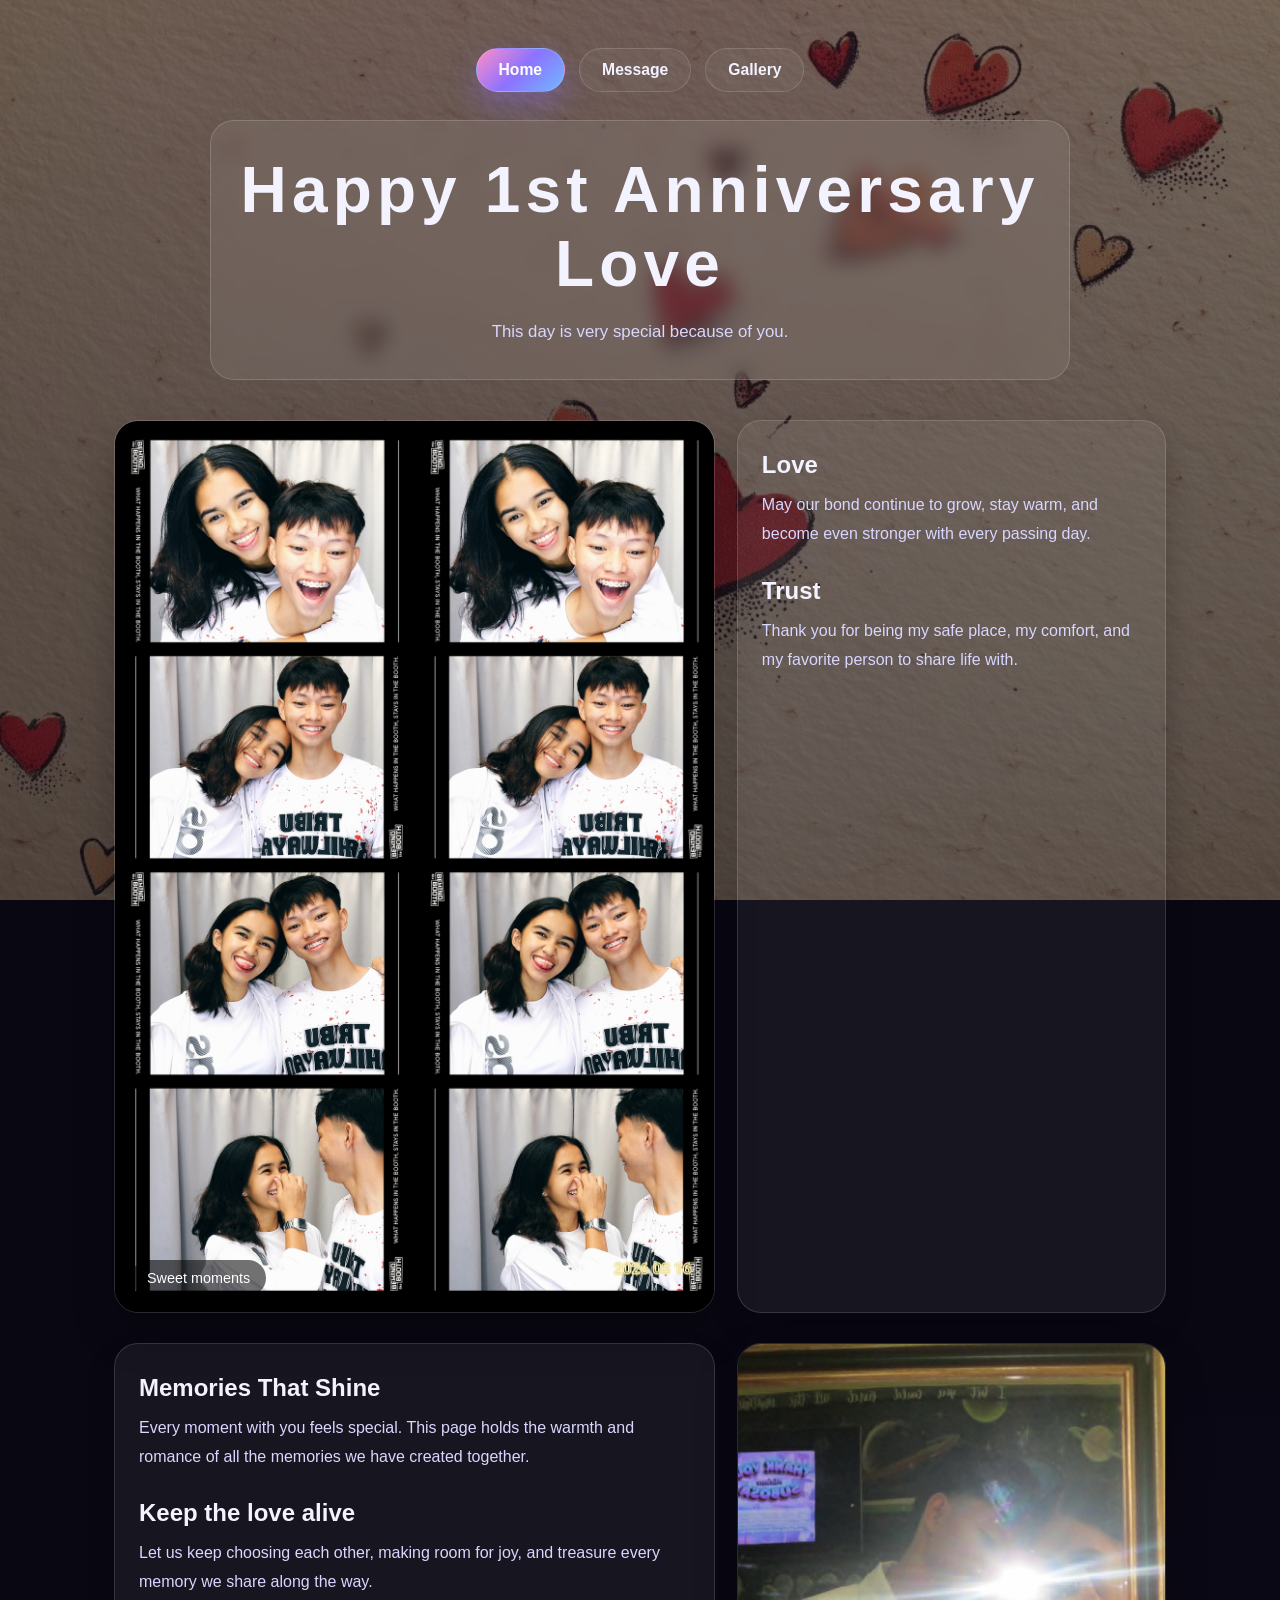
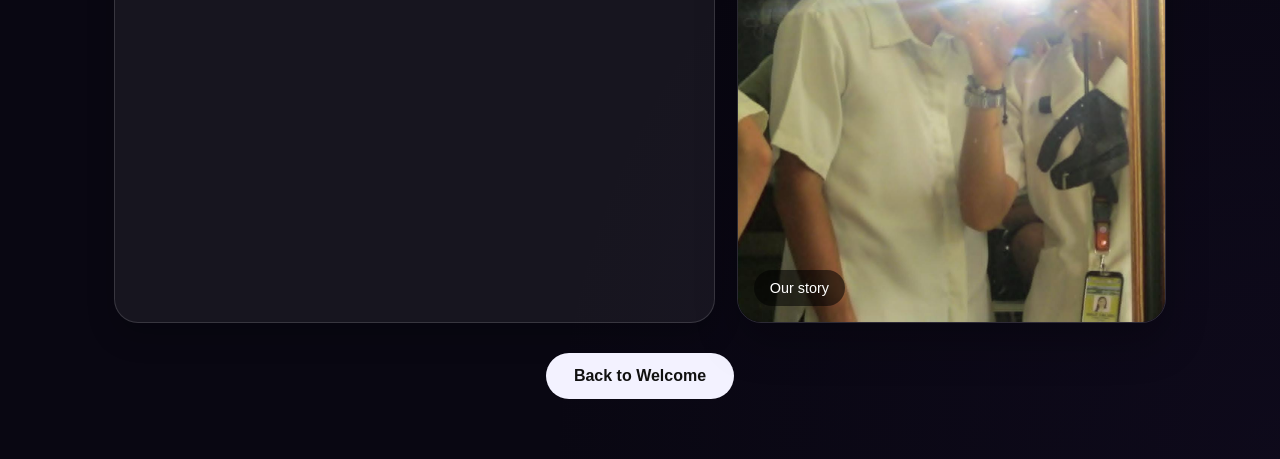
==== nextpage.html @ 610bcc6f "Initial commit" ====
<!DOCTYPE html>
<html lang="en">
    <head>
        <meta charset="utf-8">
        <meta name="viewport" content="width=device-width, initial-scale=1.0">
        <title>Next Page</title>
        <link rel="stylesheet" href="style.css">
    </head>
    <body>
        <audio autoplay loop>
            <source src="wefellinloveinoctober(mp3.pm).mp3" type="audio/mpeg">
            Your browser does not support the audio element.
        </audio>

        <div class="image-modal" id="imageModal" aria-label="Full image viewer">
            <div class="modal-content">
                <button class="close-modal" aria-label="Close full image">×</button>
                <img id="modalImage" src="" alt="Full size memory">
            </div>
        </div>

        <div class="page-wrapper">
            <div class="topbar">
                <button class="tab-button active" data-tab="home">Home</button>
                <button class="tab-button" data-tab="message">Message</button>
                <button class="tab-button" data-tab="gallery">Gallery</button>
            </div>

            <section id="home" class="tab-panel active">
                <div class="hero">
                    <h1>Happy 1st Anniversary Love</h1>
                    <p>This day is very special because of you.</p>
                </div>

                <div class="story-layout">
                    <div class="story-photo clickable" data-full="image/bg1.jpg">
                        <img src="image/bg1.jpg" alt="first memory">
                        <div class="story-label">Sweet moments</div>
                    </div>
                    <div class="story-card">
                        <h3>Love</h3>
                        <p>May our bond continue to grow, stay warm, and become even stronger with every passing day.</p>

                        <h3>Trust</h3>
                        <p>Thank you for being my safe place, my comfort, and my favorite person to share life with.</p>
                    </div>
                </div>

                <div class="story-layout">
                    <div class="story-card">
                        <h3>Memories That Shine</h3>
                        <p>Every moment with you feels special. This page holds the warmth and romance of all the memories we have created together.</p>

                        <h3>Keep the love alive</h3>
                        <p>Let us keep choosing each other, making room for joy, and treasure every memory we share along the way.</p>
                    </div>
                    <div class="story-photo clickable" data-full="image/im2.jpg">
                        <img src="image/im2.jpg" alt="second memory">
                        <div class="story-label">Our story</div>
                    </div>
                </div>
            </section>

            <section id="message" class="tab-panel">
                <div class="message-box">
                    <h2>For My Love</h2>
                    <p>Langga,Thank you for every laugh, every quiet moment, and every dream we've shared together. You make my life sweeter, brighter, and more meaningful in ways words can hardly express. Every day with you is a gift, and I am grateful for every memory we have created, from the simplest moments to the most unforgettable ones.</p>
                    <p>You have brought so much happiness into my life. Your love gives me comfort during difficult times, strength when I feel weak, and countless reasons to smile. I admire your kindness, your patience, and the way you care for the people around you. Being with you has taught me the true meaning of love, trust, and companionship.</p>
                    <p>I want you to know how much you mean to me. Thank you for standing by my side, for believing in me, and for loving me even when I am not at my best. I am thankful for every conversation, every adventure, every laugh, and even the challenges that have made our relationship stronger.</p>
                    <p>No matter what the future holds, I look forward to creating more beautiful memories with you, chasing our dreams together, and supporting each other through every chapter of life. My heart is full because of you, and I am blessed to call you mine.</p>
                    <p>I hope this page reminds you of how deeply loved, cherished, and appreciated you are. You are one of the greatest blessings in my life, and I will always be grateful for your love.</p>
                    <p>Happy Anniversary, my love. ❤️</p>
                    <p>Forever and always, Langga</p>
                </div>
            </section>

            <section id="gallery" class="tab-panel">
                <div class="gallery-grid">
                    <div class="pic-box clickable" data-full="image/Image1.jpg"><img src="image/Image1.jpg" alt="first memory"></div>
                    <div class="pic-box clickable" data-full="image/Image2.jpg"><img src="image/Image2.jpg" alt="second memory"></div>
                    <div class="pic-box clickable" data-full="image/Image3.jpg"><img src="image/Image3.jpg" alt="third memory"></div>
                    <div class="pic-box clickable" data-full="image/Image4.jpg"><img src="image/Image4.jpg" alt="fourth memory"></div>
                    <div class="pic-box clickable" data-full="image/Image5.jpg"><img src="image/Image5.jpg" alt="fifth memory"></div>
                    <div class="pic-box clickable" data-full="image/Image6.jpg"><img src="image/Image6.jpg" alt="sixth memory"></div>
                    <div class="pic-box clickable" data-full="image/Image7.jpg"><img src="image/Image7.jpg" alt="seventh memory"></div>
                    <div class="pic-box clickable" data-full="image/Image8.jpg"><img src="image/Image8.jpg" alt="eighth memory"></div>
                    <div class="pic-box clickable" data-full="image/Image9.jpg"><img src="image/Image9.jpg" alt="ninth memory"></div>
                    <div class="pic-box clickable" data-full="image/image10.jpg"><img src="image/image10.jpg" alt="tenth memory"></div>
                    <div class="pic-box clickable" data-full="image/image11.jpg"><img src="image/image11.jpg" alt="eleventh memory"></div>
                    <div class="pic-box clickable" data-full="image/image12.jpg"><img src="image/image12.jpg" alt="twelfth memory"></div>
                </div>
            </section>

            <div class="actions">
                <a class="back-link" href="welcome.html">Back to Welcome</a>
            </div>
        </div>

        <script>
            const tabButtons = document.querySelectorAll('.tab-button');
            const tabPanels = document.querySelectorAll('.tab-panel');
            const modal = document.getElementById('imageModal');
            const modalImage = document.getElementById('modalImage');
            const closeModalButton = document.querySelector('.close-modal');

            tabButtons.forEach(button => {
                button.addEventListener('click', () => {
                    const target = button.dataset.tab;

                    tabButtons.forEach(btn => btn.classList.toggle('active', btn === button));
                    tabPanels.forEach(panel => {
                        panel.classList.toggle('active', panel.id === target);
                    });
                });
            });

            function openImage(src) {
                modalImage.src = src;
                modal.classList.add('active');
            }

            document.querySelectorAll('.clickable').forEach(item => {
                item.addEventListener('click', () => {
                    const fullImage = item.dataset.full;
                    if (fullImage) openImage(fullImage);
                });
            });

            closeModalButton.addEventListener('click', () => {
                modal.classList.remove('active');
                modalImage.src = '';
            });

            modal.addEventListener('click', (event) => {
                if (event.target === modal) {
                    modal.classList.remove('active');
                    modalImage.src = '';
                }
            });
        </script>
    </body>
</html>
---- style.css ----
:root {
    --bg-dark: #090712;
    --bg-panel: rgba(255,255,255,0.06);
    --line: rgba(255,255,255,0.14);
    --text: #f3f2ff;
    --muted: #d9d6ff;
    --pink: #ff8ec7;
    --purple: #8c72ff;
    --blue: #72b8ff;
}

* {
    box-sizing: border-box;
}

body {
    margin: 0;
    min-height: 100vh;
    background:
        linear-gradient(rgba(9, 7, 18, 0.55), rgba(9, 7, 18, 0.8)),
        radial-gradient(circle at top, rgba(255, 150, 192, 0.18), transparent 35%),
        radial-gradient(circle at bottom right, rgba(144, 81, 255, 0.18), transparent 30%),
        url('image/imbg1.jpg') center/cover no-repeat fixed,
        var(--bg-dark);
    color: var(--text);
    font-family: 'Segoe UI', Tahoma, Geneva, Verdana, sans-serif;
}

.page-wrapper {
    max-width: 1100px;
    margin: 0 auto;
    padding: 48px 24px 60px;
}

.topbar {
    display: flex;
    justify-content: center;
    gap: 14px;
    flex-wrap: wrap;
    margin-bottom: 28px;
}

.tab-button {
    border: 1px solid var(--line);
    background: rgba(255,255,255,0.04);
    color: var(--text);
    padding: 12px 22px;
    border-radius: 999px;
    cursor: pointer;
    font-size: 0.98rem;
    font-weight: 700;
    transition: all 0.2s ease;
}

.tab-button.active {
    background: linear-gradient(135deg, var(--pink), var(--purple), var(--blue));
    color: #fff;
    box-shadow: 0 14px 28px rgba(140, 114, 255, 0.35);
}

.tab-panel {
    display: none;
    animation: fadeIn 0.35s ease;
}

.tab-panel.active {
    display: block;
}

@keyframes fadeIn {
    from { opacity: 0; transform: translateY(8px); }
    to { opacity: 1; transform: translateY(0); }
}

.hero {
    text-align: center;
    padding: 26px 18px 18px;
}

.hero h1 {
    margin: 0;
    font-size: clamp(2.4rem, 5vw, 4rem);
    letter-spacing: 0.08em;
}

.hero p {
    margin: 16px auto 0;
    max-width: 760px;
    font-size: 1.05rem;
    line-height: 1.8;
    color: var(--muted);
}

.story-layout {
    display: grid;
    grid-template-columns: 1.4fr 1fr;
    gap: 22px;
    margin-top: 30px;
}

.story-photo {
    position: relative;
    min-height: 360px;
    border-radius: 24px;
    overflow: hidden;
    border: 1px solid var(--line);
    box-shadow: 0 20px 40px rgba(0,0,0,0.25);
    cursor: pointer;
}

.story-photo img {
    display: block;
    width: 100%;
    height: 100%;
    object-fit: cover;
}

.story-card {
    background: var(--bg-panel);
    border: 1px solid var(--line);
    border-radius: 24px;
    padding: 30px 24px;
    box-shadow: 0 14px 28px rgba(0,0,0,0.2);
}

.story-card h3 {
    margin-top: 0;
    margin-bottom: 12px;
    font-size: 1.5rem;
}

.story-card p {
    margin: 0 0 28px;
    color: var(--muted);
    line-height: 1.8;
}

.story-card p:last-child {
    margin-bottom: 0;
}

.clickable {
    cursor: pointer;
}

.story-label {
    position: absolute;
    left: 16px;
    bottom: 16px;
    padding: 10px 16px;
    border-radius: 999px;
    background: rgba(0,0,0,0.55);
    color: #fff;
    font-size: 0.9rem;
}

.message-box {
    background: var(--bg-panel);
    border: 1px solid var(--line);
    border-radius: 24px;
    padding: 28px;
    margin-top: 20px;
    line-height: 1.9;
    color: var(--muted);
    box-shadow: 0 16px 32px rgba(0,0,0,0.2);
}

.message-box h2 {
    margin-top: 0;
    color: var(--text);
    font-size: 2rem;
}

.gallery-grid {
    display: grid;
    grid-template-columns: repeat(3, minmax(0, 1fr));
    gap: 22px;
}

.pic-box {
    position: relative;
    min-height: 220px;
    aspect-ratio: 1 / 1;
    background: rgba(255,255,255,0.05);
    border: 1px solid var(--line);
    border-radius: 24px;
    overflow: hidden;
    box-shadow: 0 24px 50px rgba(0, 0, 0, 0.35);
    transition: transform 0.25s ease, border-color 0.25s ease;
    display: flex;
    align-items: center;
    justify-content: center;
    cursor: pointer;
}

.pic-box:hover {
    transform: translateY(-6px);
    border-color: rgba(255,255,255,0.25);
}

.pic-box img {
    display: block;
    width: 100%;
    height: 100%;
    object-fit: cover;
}

.pic-box.empty {
    padding: 20px;
    text-align: center;
}

.pic-box.empty span {
    color: #b8b5d4;
    font-size: 0.98rem;
    line-height: 1.6;
}

.actions {
    text-align: center;
    margin-top: 30px;
}

.back-link {
    display: inline-block;
    padding: 14px 28px;
    background: #f3f2ff;
    color: #111;
    text-decoration: none;
    border-radius: 999px;
    font-weight: 700;
}

.image-modal {
    position: fixed;
    inset: 0;
    display: none;
    align-items: center;
    justify-content: center;
    background: rgba(0,0,0,0.8);
    padding: 24px;
    z-index: 1000;
}

.image-modal.active {
    display: flex;
}

.modal-content {
    position: relative;
    max-width: 85vw;
    max-height: 85vh;
    border-radius: 20px;
    overflow: hidden;
    background: #000;
    box-shadow: 0 30px 60px rgba(0,0,0,0.4);
}

.modal-content img {
    display: block;
    width: 100%;
    height: auto;
    max-height: 85vh;
    object-fit: contain;
}

.close-modal {
    position: absolute;
    top: 12px;
    right: 12px;
    width: 38px;
    height: 38px;
    border: none;
    border-radius: 50%;
    font-size: 1.4rem;
    cursor: pointer;
    background: rgba(255,255,255,0.9);
    color: #111;
}

@media (max-width: 900px) {
    .story-layout,
    .gallery-grid {
        grid-template-columns: repeat(2, minmax(0, 1fr));
    }
}

@media (max-width: 630px) {
    .page-wrapper {
        padding: 32px 16px 48px;
    }
    .story-layout,
    .gallery-grid {
        grid-template-columns: 1fr;
    }
}

.welcome-page {
    min-height: 100vh;
    display: flex;
    justify-content: center;
    align-items: center;
    background: linear-gradient(135deg, #2a4d9d, #1e7dd5, #73b3ff);
    text-align: center;
}

.welcome-card {
    max-width: 700px;
    padding: 40px;
    background: rgba(255, 255, 255, 0.12);
    border: 2px solid rgba(255, 255, 255, 0.3);
    border-radius: 20px;
    box-shadow: 0 20px 40px rgba(0, 0, 0, 0.2);
}

.welcome-card h1 {
    font-size: 3rem;
    margin: 0 0 20px;
    color: #fff;
}

.welcome-card p {
    font-size: 1.1rem;
    margin: 0 0 30px;
    line-height: 1.6;
    color: #fff;
}

.welcome-actions {
    display: flex;
    justify-content: center;
    gap: 16px;
    flex-wrap: wrap;
}

.continue-link {
    display: inline-block;
    padding: 14px 28px;
    background: #ffffff;
    color: #000;
    text-decoration: none;
    border-radius: 10px;
    font-weight: bold;
    transition: transform 0.2s ease, box-shadow 0.2s ease;
}

.continue-link:hover {
    transform: translateY(-2px);
    box-shadow: 0 10px 20px rgba(0, 0, 0, 0.15);
}

.page-nav {
    position: fixed;
    top: 20px;
    left: 20px;
    z-index: 10;
}

.nav-link {
    display: inline-block;
    padding: 10px 16px;
    color: #ffffff;
    background: rgba(0, 0, 0, 0.55);
    text-decoration: none;
    border-radius: 999px;
    border: 1px solid rgba(255, 255, 255, 0.16);
    transition: background 0.2s ease, transform 0.2s ease;
}

.nav-link:hover {
    background: rgba(255, 255, 255, 0.15);
    transform: translateY(-1px);
}

.hero {
    max-width: 860px;
    margin: 0 auto 40px;
    padding: 32px 24px;
    text-align: center;
    background: rgba(255, 255, 255, 0.08);
    border: 1px solid rgba(255, 255, 255, 0.16);
    border-radius: 24px;
    backdrop-filter: blur(10px);
}

.hero-title {
    margin: 0 0 16px;
    font-size: clamp(2.5rem, 4vw, 4rem);
    letter-spacing: 0.06em;
}

.hero-subtitle {
    margin: 0;
    font-size: 1.05rem;
    line-height: 1.8;
    color: #e9e9ff;
}

.container {
    max-width: 980px;
    margin: 0 auto;
    display: grid;
    grid-template-columns: 1.2fr 1fr;
    grid-template-areas:
        "top-left top-right"
        "bottom-left bottom-right"
        "button button";
    gap: 26px;
}

.box {
    min-height: 320px;
    border-radius: 24px;
    overflow: hidden;
    box-shadow: 0 26px 60px rgba(0, 0, 0, 0.35);
    border: 1px solid rgba(255, 255, 255, 0.14);
    background: rgba(255, 255, 255, 0.06);
}

.image-card {
    position: relative;
    width: 100%;
    height: 100%;
}

.image-card img {
    width: 100%;
    height: 100%;
    object-fit: cover;
    display: block;
}

.card-label {
    position: absolute;
    left: 16px;
    bottom: 16px;
    padding: 10px 16px;
    background: rgba(0, 0, 0, 0.6);
    border-radius: 999px;
    color: #fff;
    font-size: 0.95rem;
    letter-spacing: 0.02em;
}

.box-top-left {
    grid-area: top-left;
}

.box-bottom-right {
    grid-area: bottom-right;
}

.text {
    color: #f4f4ff;
    background: rgba(23, 23, 60, 0.90);
    padding: 28px;
    border-radius: 24px;
    box-shadow: 0 20px 40px rgba(0, 0, 0, 0.25);
    font-size: 1rem;
    line-height: 1.8;
    text-align: left;
}

.text h2 {
    margin-top: 0;
    margin-bottom: 16px;
    font-size: 1.5rem;
    letter-spacing: 0.03em;
}

.text-top-right {
    grid-area: top-right;
}

.text-bottom-left {
    grid-area: bottom-left;
}

.text-bottom {
    grid-area: button;
}

.button {
    grid-area: button;
    width: fit-content;
    margin: 0 auto;
    padding: 16px 32px;
    font-size: 1rem;
    font-weight: 700;
    border: none;
    border-radius: 999px;
    cursor: pointer;
    background: linear-gradient(135deg, #ff95b7, #9051ff);
    color: #ffffff;
    box-shadow: 0 16px 30px rgba(255, 149, 183, 0.3);
    transition: transform 0.2s ease, box-shadow 0.2s ease;
}

.button:hover {
    transform: translateY(-2px);
    box-shadow: 0 22px 38px rgba(255, 149, 183, 0.35);
}

@media (max-width: 860px) {
    .container {
        grid-template-columns: 1fr;
        grid-template-areas:
            "top-left"
            "top-right"
            "bottom-left"
            "bottom-right"
            "button";
    }
}

@media (max-width: 520px) {
    body {
        padding: 20px 14px;
    }
    .hero {
        padding: 26px 18px;
    }
    .text,
    .box {
        min-height: 200px;
    }
}
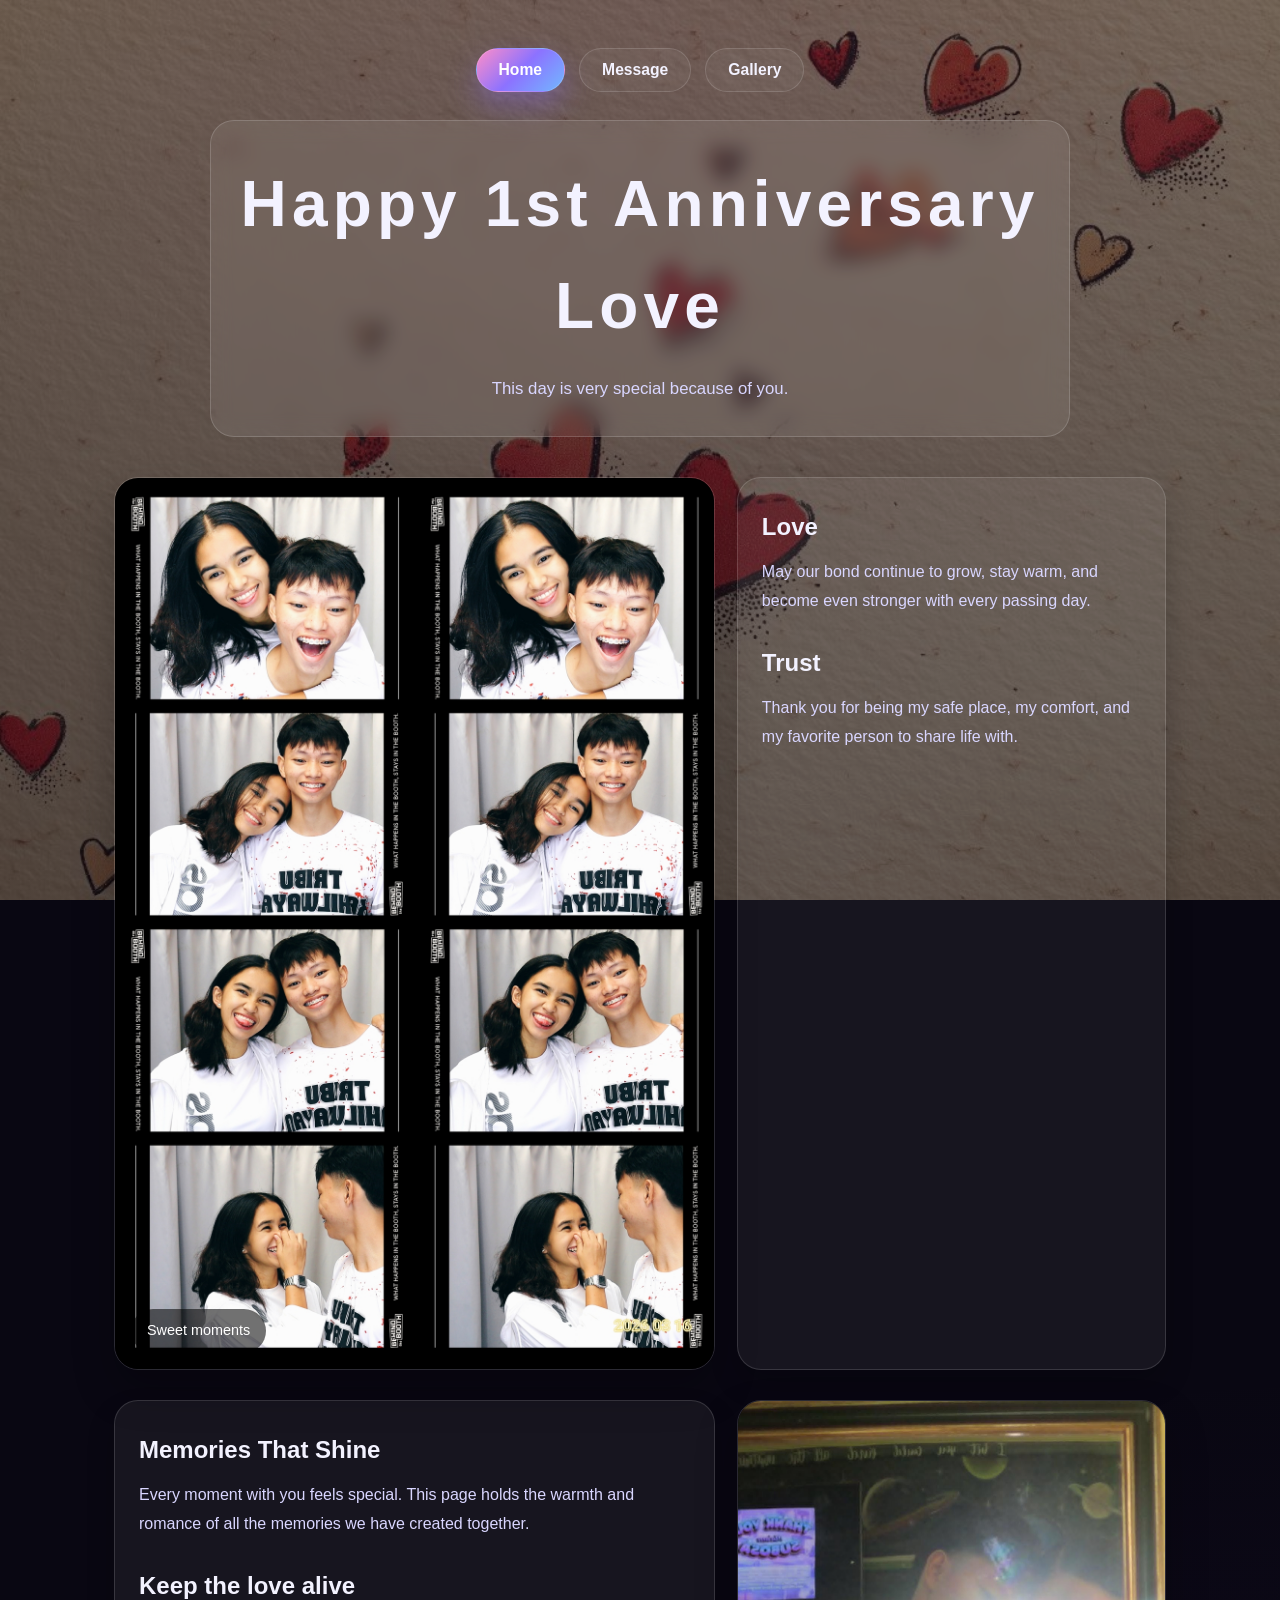
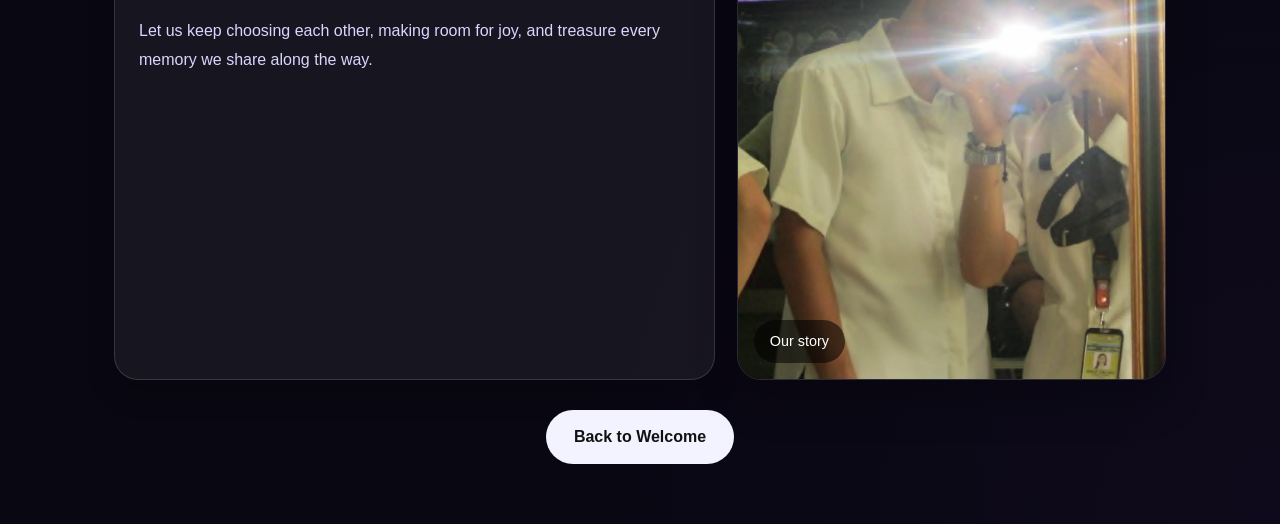
==== commit e69b5fb1: "Initial commit" ====
--- a/nextpage.html
+++ b/nextpage.html
@@ -7,8 +7,8 @@
         <link rel="stylesheet" href="style.css">
     </head>
     <body>
-        <audio autoplay loop>
-            <source src="wefellinloveinoctober(mp3.pm).mp3" type="audio/mpeg">
+        <audio autoplay loop preload="auto" aria-label="Background music">
+            <source src="./wefellinloveinoctober(mp3.pm).mp3" type="audio/mpeg">
             Your browser does not support the audio element.
         </audio>
 
@@ -33,8 +33,8 @@
                 </div>
 
                 <div class="story-layout">
-                    <div class="story-photo clickable" data-full="image/bg1.jpg">
-                        <img src="image/bg1.jpg" alt="first memory">
+                    <div class="story-photo clickable" data-full="./image/bg1.jpg">
+                        <img src="./image/bg1.jpg" alt="first memory" loading="lazy">
                         <div class="story-label">Sweet moments</div>
                     </div>
                     <div class="story-card">
@@ -54,8 +54,8 @@
                         <h3>Keep the love alive</h3>
                         <p>Let us keep choosing each other, making room for joy, and treasure every memory we share along the way.</p>
                     </div>
-                    <div class="story-photo clickable" data-full="image/im2.jpg">
-                        <img src="image/im2.jpg" alt="second memory">
+                    <div class="story-photo clickable" data-full="./image/im2.jpg">
+                        <img src="./image/im2.jpg" alt="second memory" loading="lazy">
                         <div class="story-label">Our story</div>
                     </div>
                 </div>
@@ -64,7 +64,7 @@
             <section id="message" class="tab-panel">
                 <div class="message-box">
                     <h2>For My Love</h2>
-                    <p>Langga,Thank you for every laugh, every quiet moment, and every dream we've shared together. You make my life sweeter, brighter, and more meaningful in ways words can hardly express. Every day with you is a gift, and I am grateful for every memory we have created, from the simplest moments to the most unforgettable ones.</p>
+                    <p>Langga, thank you for every laugh, every quiet moment, and every dream we've shared together. You make my life sweeter, brighter, and more meaningful in ways words can hardly express. Every day with you is a gift, and I am grateful for every memory we have created, from the simplest moments to the most unforgettable ones.</p>
                     <p>You have brought so much happiness into my life. Your love gives me comfort during difficult times, strength when I feel weak, and countless reasons to smile. I admire your kindness, your patience, and the way you care for the people around you. Being with you has taught me the true meaning of love, trust, and companionship.</p>
                     <p>I want you to know how much you mean to me. Thank you for standing by my side, for believing in me, and for loving me even when I am not at my best. I am thankful for every conversation, every adventure, every laugh, and even the challenges that have made our relationship stronger.</p>
                     <p>No matter what the future holds, I look forward to creating more beautiful memories with you, chasing our dreams together, and supporting each other through every chapter of life. My heart is full because of you, and I am blessed to call you mine.</p>
@@ -76,23 +76,23 @@
 
             <section id="gallery" class="tab-panel">
                 <div class="gallery-grid">
-                    <div class="pic-box clickable" data-full="image/Image1.jpg"><img src="image/Image1.jpg" alt="first memory"></div>
-                    <div class="pic-box clickable" data-full="image/Image2.jpg"><img src="image/Image2.jpg" alt="second memory"></div>
-                    <div class="pic-box clickable" data-full="image/Image3.jpg"><img src="image/Image3.jpg" alt="third memory"></div>
-                    <div class="pic-box clickable" data-full="image/Image4.jpg"><img src="image/Image4.jpg" alt="fourth memory"></div>
-                    <div class="pic-box clickable" data-full="image/Image5.jpg"><img src="image/Image5.jpg" alt="fifth memory"></div>
-                    <div class="pic-box clickable" data-full="image/Image6.jpg"><img src="image/Image6.jpg" alt="sixth memory"></div>
-                    <div class="pic-box clickable" data-full="image/Image7.jpg"><img src="image/Image7.jpg" alt="seventh memory"></div>
-                    <div class="pic-box clickable" data-full="image/Image8.jpg"><img src="image/Image8.jpg" alt="eighth memory"></div>
-                    <div class="pic-box clickable" data-full="image/Image9.jpg"><img src="image/Image9.jpg" alt="ninth memory"></div>
-                    <div class="pic-box clickable" data-full="image/image10.jpg"><img src="image/image10.jpg" alt="tenth memory"></div>
-                    <div class="pic-box clickable" data-full="image/image11.jpg"><img src="image/image11.jpg" alt="eleventh memory"></div>
-                    <div class="pic-box clickable" data-full="image/image12.jpg"><img src="image/image12.jpg" alt="twelfth memory"></div>
+                    <div class="pic-box clickable" data-full="./image/Image1.jpg"><img src="./image/Image1.jpg" alt="first memory" loading="lazy"></div>
+                    <div class="pic-box clickable" data-full="./image/Image2.jpg"><img src="./image/Image2.jpg" alt="second memory" loading="lazy"></div>
+                    <div class="pic-box clickable" data-full="./image/Image3.jpg"><img src="./image/Image3.jpg" alt="third memory" loading="lazy"></div>
+                    <div class="pic-box clickable" data-full="./image/Image4.jpg"><img src="./image/Image4.jpg" alt="fourth memory" loading="lazy"></div>
+                    <div class="pic-box clickable" data-full="./image/Image5.jpg"><img src="./image/Image5.jpg" alt="fifth memory" loading="lazy"></div>
+                    <div class="pic-box clickable" data-full="./image/Image6.jpg"><img src="./image/Image6.jpg" alt="sixth memory" loading="lazy"></div>
+                    <div class="pic-box clickable" data-full="./image/Image7.jpg"><img src="./image/Image7.jpg" alt="seventh memory" loading="lazy"></div>
+                    <div class="pic-box clickable" data-full="./image/Image8.jpg"><img src="./image/Image8.jpg" alt="eighth memory" loading="lazy"></div>
+                    <div class="pic-box clickable" data-full="./image/Image9.jpg"><img src="./image/Image9.jpg" alt="ninth memory" loading="lazy"></div>
+                    <div class="pic-box clickable" data-full="./image/image10.jpg"><img src="./image/image10.jpg" alt="tenth memory" loading="lazy"></div>
+                    <div class="pic-box clickable" data-full="./image/image11.jpg"><img src="./image/image11.jpg" alt="eleventh memory" loading="lazy"></div>
+                    <div class="pic-box clickable" data-full="./image/image12.jpg"><img src="./image/image12.jpg" alt="twelfth memory" loading="lazy"></div>
                 </div>
             </section>
 
             <div class="actions">
-                <a class="back-link" href="welcome.html">Back to Welcome</a>
+                <a class="back-link" href="./index.html">Back to Welcome</a>
             </div>
         </div>
 
@@ -115,6 +115,7 @@
             });
 
             function openImage(src) {
+                if (!src) return;
                 modalImage.src = src;
                 modal.classList.add('active');
             }
@@ -123,6 +124,13 @@
                 item.addEventListener('click', () => {
                     const fullImage = item.dataset.full;
                     if (fullImage) openImage(fullImage);
+                });
+            });
+
+            document.querySelectorAll('img').forEach(img => {
+                img.addEventListener('error', function () {
+                    this.style.display = 'none';
+                    this.parentElement?.classList.add('img-fallback');
                 });
             });
 
--- a/style.css
+++ b/style.css
@@ -20,10 +20,11 @@
         linear-gradient(rgba(9, 7, 18, 0.55), rgba(9, 7, 18, 0.8)),
         radial-gradient(circle at top, rgba(255, 150, 192, 0.18), transparent 35%),
         radial-gradient(circle at bottom right, rgba(144, 81, 255, 0.18), transparent 30%),
-        url('image/imbg1.jpg') center/cover no-repeat fixed,
+        url('./image/imbg1.jpg') center/cover no-repeat fixed,
         var(--bg-dark);
     color: var(--text);
     font-family: 'Segoe UI', Tahoma, Geneva, Verdana, sans-serif;
+    line-height: 1.6;
 }
 
 .page-wrapper {
@@ -113,6 +114,24 @@
     width: 100%;
     height: 100%;
     object-fit: cover;
+    transition: transform 0.3s ease;
+}
+
+.story-photo:hover img {
+    transform: scale(1.03);
+}
+
+.story-photo.img-fallback::before,
+.pic-box.img-fallback::before {
+    content: "Image unavailable";
+    position: absolute;
+    inset: 0;
+    display: grid;
+    place-items: center;
+    background: linear-gradient(135deg, rgba(255, 142, 199, 0.3), rgba(140, 114, 255, 0.3));
+    color: #fff;
+    font-weight: 700;
+    letter-spacing: 0.04em;
 }
 
 .story-card {
